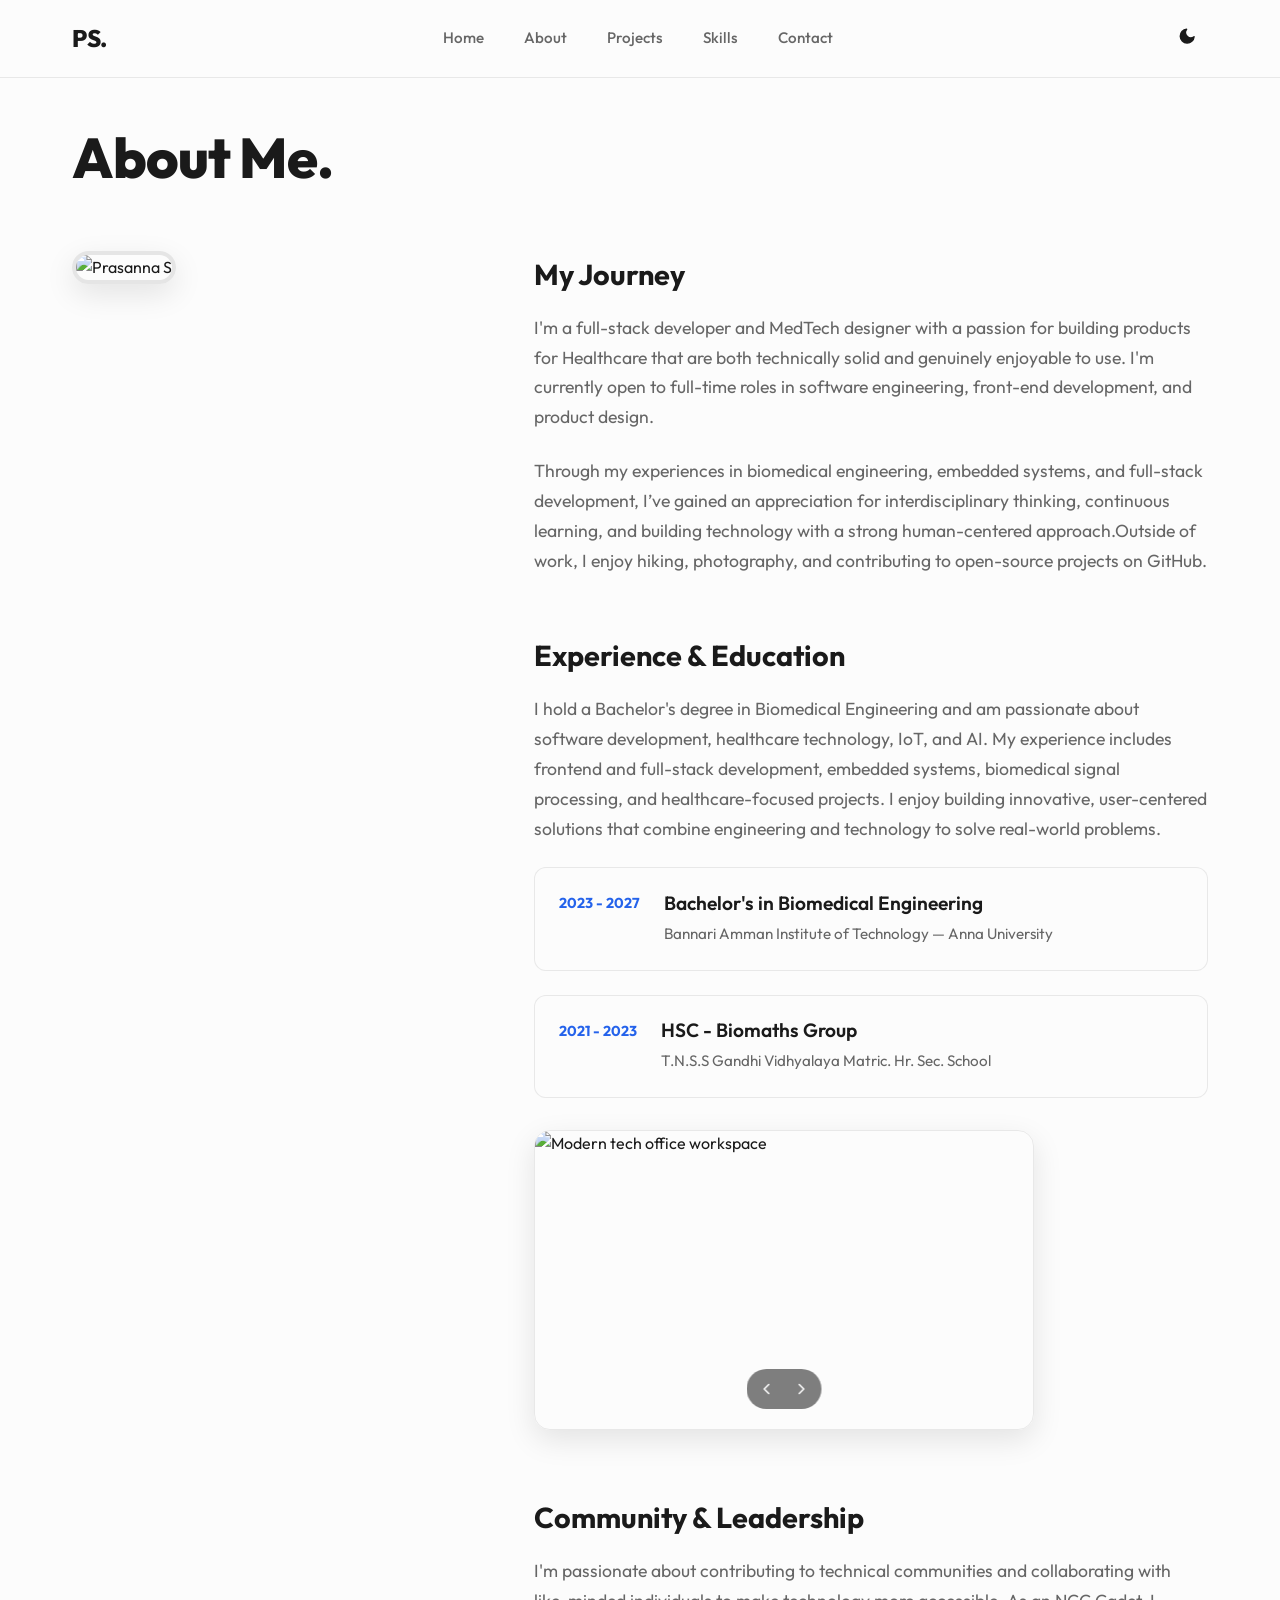
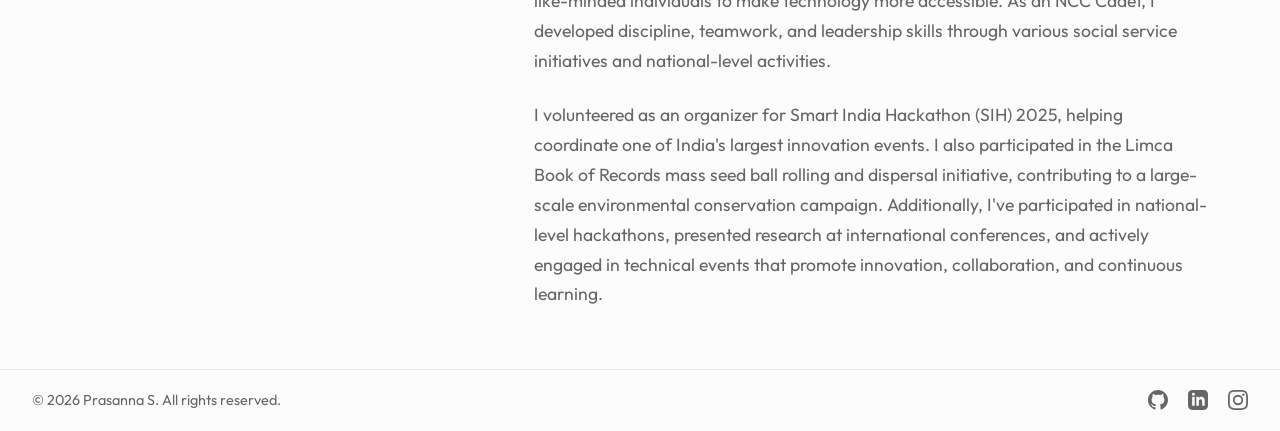
==== about.html @ 0af00efe "Add portfolio files" ====
<!doctype html>
<html lang="en" data-theme="dark">
  <head>
    <meta charset="UTF-8" />
    <meta name="viewport" content="width=device-width, initial-scale=1" />
    <title>About | Prasanna S</title>

    <!-- SEO -->
    <meta name="description" content="Learn about Prasanna S — a full-stack developer and UX designer with a background in computer science, user experience, and product development." />
    <meta name="author" content="Prasanna S" />
    <meta name="robots" content="index, follow" />
    <link rel="canonical" href="https://your-username.github.io/portfolio/about.html" />

    <!-- Open Graph -->
    <meta property="og:title" content="About | Prasanna S" />
    <meta property="og:description" content="Learn about Prasanna S — a full-stack developer and MedTech designer with a background in biomedical engineering and product development." />
    <meta property="og:type" content="website" />
    <meta property="og:url" content="https://your-username.github.io/portfolio/about.html" />

    <!-- Fonts -->
    <link rel="preconnect" href="https://fonts.googleapis.com" />
    <link rel="preconnect" href="https://fonts.gstatic.com" crossorigin />
    <link href="https://fonts.googleapis.com/css2?family=Outfit:wght@300;400;500;600;700;800&display=swap" rel="stylesheet" />

    <!-- Stylesheet -->
    <link rel="stylesheet" href="assets/css/styles.css" />
  </head>
  <body>
    <nav class="navbar" id="navbar">
      <div class="nav-container">
        <a href="E:\My PortFolio\index.html" class="nav-brand">PS.</a>

        <div class="nav-links" id="nav-links">
          <a href="E:\My PortFolio\index.html" class="active">Home</a>
          <a href="E:\My PortFolio\about.html">About</a>
          <a href="E:\My PortFolio\projects.html">Projects</a>
          <a href="E:\My PortFolio\skills.html">Skills</a>
          <a href="E:\My PortFolio\contact.html">Contact</a>
        </div>

        <div class="nav-controls">
          <button class="theme-toggle" id="theme-toggle" aria-label="Toggle Theme">
            <svg id="theme-icon" xmlns="http://www.w3.org/2000/svg" viewBox="0 0 24 24">
              <path
                d="M12 2.25a.75.75 0 0 1 .75.75v2.25a.75.75 0 0 1-1.5 0V3a.75.75 0 0 1 .75-.75ZM7.5 12a4.5 4.5 0 1 1 9 0 4.5 4.5 0 0 1-9 0ZM18.894 6.166a.75.75 0 0 0-1.06-1.06l-1.591 1.59a.75.75 0 1 0 1.06 1.061l1.591-1.59ZM21.75 12a.75.75 0 0 1-.75.75h-2.25a.75.75 0 0 1 0-1.5H21a.75.75 0 0 1 .75.75ZM17.834 18.894a.75.75 0 0 0 1.06-1.06l-1.59-1.591a.75.75 0 1 0-1.061 1.06l1.59 1.591ZM12 18.75a.75.75 0 0 1 .75.75V21a.75.75 0 0 1-1.5 0v-1.5a.75.75 0 0 1 .75-.75ZM6.166 18.894a.75.75 0 0 1-1.06-1.06l1.59-1.591a.75.75 0 1 1 1.061 1.06l-1.59 1.591ZM2.25 12a.75.75 0 0 1 .75-.75H5.25a.75.75 0 0 1 0 1.5H3a.75.75 0 0 1-.75-.75ZM6.166 6.166a.75.75 0 0 1 1.06-1.06l1.59 1.591a.75.75 0 1 1-1.061 1.06l-1.59-1.591Z"
              />
            </svg>
          </button>

          <button class="mobile-toggle" id="mobile-toggle" aria-label="Toggle Menu">
            <svg xmlns="http://www.w3.org/2000/svg" width="24" height="24" fill="none" viewBox="0 0 24 24" stroke="currentColor" stroke-width="2">
              <path stroke-linecap="round" stroke-linejoin="round" d="M4 6h16M4 12h16m-7 6h7" />
            </svg>
          </button>
        </div>
      </div>
    </nav>

   <main class="page-main">
      <div class="page-container">
        <h1 class="page-title">About Me.</h1>

        <div class="about-grid">
          <div class="about-image-col">
            <div class="image-stack">
              <img src="E:\My PortFolio\assets\images\profile.jpg" alt="Prasanna S" class="stack-img main-img" loading="lazy" />
            </div>
          </div>

          <div class="about-text-col">
            <h2 class="section-heading">My Journey</h2>
            <p class="section-text">I'm a full-stack developer and MedTech designer with a passion for building products for Healthcare that are both technically solid and genuinely enjoyable to use. I'm currently open to full-time roles in software engineering, front-end development, and product design.</p>
            <p class="section-text">Through my experiences in biomedical engineering, embedded systems, and full-stack development, I’ve gained an appreciation for interdisciplinary thinking, continuous learning, and building technology with a strong human-centered approach.Outside of work, I enjoy hiking, photography, and contributing to open-source projects on GitHub.</p>

            <h2 class="section-heading mt-2">Experience &amp; Education</h2>
            <p class="section-text">I hold a Bachelor's degree in Biomedical Engineering and am passionate about software development, healthcare technology, IoT, and AI. My experience includes frontend and full-stack development, embedded systems, biomedical signal processing, and healthcare-focused projects. I enjoy building innovative, user-centered solutions that combine engineering and technology to solve real-world problems.</p>
                       
            <div class="experience-list">
              <div class="exp-item">
                <span class="exp-year">2023 - 2027</span>
                <div class="exp-details">
                  <h3>Bachelor's in Biomedical Engineering</h3>
                  <p>Bannari Amman Institute of Technology — Anna University</p>
                </div>
              </div>
              <div class="exp-item">
                <span class="exp-year">2021 - 2023</span>
                <div class="exp-details">
                  <h3>HSC - Biomaths Group</h3>
                  <p>T.N.S.S Gandhi Vidhyalaya Matric. Hr. Sec. School</p>
                </div>
              </div>
              
            </div>

            <div class="carousel" id="carousel">
              <div class="carousel-slides" id="carousel-slides">
                <img src="E:\My PortFolio\assets\images\school.webp" alt="Modern tech office workspace" class="carousel-slide" loading="lazy" />
                <img src="E:\My PortFolio\assets\images\clg.jpg" alt="Team collaboration and brainstorming" class="carousel-slide" loading="lazy" />
                <img src="E:\My PortFolio\assets\images\ncc.jpg" alt="Tech conference and professional development" class="carousel-slide" loading="lazy" />
                <img src="E:\My PortFolio\assets\images\ncc2.jpg" alt="Tech conference and professional development" class="carousel-slide" loading="lazy" />

              </div>
              <div class="carousel-controls">
                <button class="carousel-btn" id="prev" aria-label="Previous Slide">
                  <svg xmlns="http://www.w3.org/2000/svg" width="24" height="24" viewBox="0 0 24 24" fill="none" stroke="currentColor" stroke-width="2" stroke-linecap="round" stroke-linejoin="round" data-lucide="chevron-left" aria-hidden="true" style="width: 18px; height: 18px" class="lucide lucide-chevron-left"><path d="m15 18-6-6 6-6"></path></svg>
                </button>
                <button class="carousel-btn" id="next" aria-label="Next Slide">
                  <svg xmlns="http://www.w3.org/2000/svg" width="24" height="24" viewBox="0 0 24 24" fill="none" stroke="currentColor" stroke-width="2" stroke-linecap="round" stroke-linejoin="round" data-lucide="chevron-right" aria-hidden="true" style="width: 18px; height: 18px" class="lucide lucide-chevron-right"><path d="m9 18 6-6-6-6"></path></svg>
                </button>
              </div>
            </div>


            <h2 class="section-heading mt-2">Community &amp; Leadership</h2>
            <p class="section-text"> I'm passionate about contributing to technical communities and collaborating with like-minded individuals to make technology more accessible. As an NCC Cadet, I developed discipline, teamwork, and leadership skills through various social service initiatives and national-level activities.</p>
            <p class="section-text">I volunteered as an organizer for Smart India Hackathon (SIH) 2025, helping coordinate one of India's largest innovation events. I also participated in the Limca Book of Records mass seed ball rolling and dispersal initiative, contributing to a large-scale environmental conservation campaign. Additionally, I've participated in national-level hackathons, presented research at international conferences, and actively engaged in technical events that promote innovation, collaboration, and continuous learning.</p>
          </div>
        </div>
      </div>
    </main>

    <footer>
      <div class="footer-left">&copy; <span id="year">2026</span> Prasanna S. All rights reserved.</div>
      <div class="socials">
        <a href="https://github.com/prasannas-23" target="_blank" rel="noopener noreferrer" aria-label="GitHub">
          <svg xmlns="http://www.w3.org/2000/svg" width="20" height="20" viewBox="0 0 24 24" fill="currentColor"><path d="M12 0c-6.626 0-12 5.373-12 12 0 5.302 3.438 9.8 8.207 11.387.599.111.793-.261.793-.577v-2.234c-3.338.726-4.033-1.416-4.033-1.416-.546-1.387-1.333-1.756-1.333-1.756-1.089-.745.083-.729.083-.729 1.205.084 1.839 1.237 1.839 1.237 1.07 1.834 2.807 1.304 3.492.997.107-.775.418-1.305.762-1.604-2.665-.305-5.467-1.334-5.467-5.931 0-1.311.469-2.381 1.236-3.221-.124-.303-.535-1.524.117-3.176 0 0 1.008-.322 3.301 1.23.957-.266 1.983-.399 3.003-.404 1.02.005 2.047.138 3.006.404 2.291-1.552 3.297-1.23 3.297-1.23.653 1.653.242 2.874.118 3.176.77.84 1.235 1.911 1.235 3.221 0 4.609-2.807 5.624-5.479 5.921.43.372.823 1.102.823 2.222v3.293c0 .319.192.694.801.576 4.765-1.589 8.199-6.086 8.199-11.386 0-6.627-5.373-12-12-12z"
            />
          </svg>
        </a>
        <a href="https://www.linkedin.com/in/prasanna-s-64961228b/" target="_blank" rel="noopener noreferrer" aria-label="LinkedIn">
          <svg xmlns="http://www.w3.org/2000/svg" width="20" height="20" viewBox="0 0 24 24" fill="currentColor"><path d="M19 0h-14c-2.761 0-5 2.239-5 5v14c0 2.761 2.239 5 5 5h14c2.762 0 5-2.239 5-5v-14c0-2.761-2.238-5-5-5zm-11 19h-3v-11h3v11zm-1.5-12.268c-.966 0-1.75-.79-1.75-1.764s.784-1.764 1.75-1.764 1.75.79 1.75 1.764-.783 1.764-1.75 1.764zm13.5 12.268h-3v-5.604c0-3.368-4-3.113-4 0v5.604h-3v-11h3v1.765c1.396-2.586 7-2.777 7 2.476v6.759z" /></svg>
        </a>
        <a href="https://www.instagram.com/_._prxsxnnx_._?igsh=MWtvNDJsY3lpbHZoYQ==" target="_blank" rel="noopener noreferrer" aria-label="Instagram">
          <svg xmlns="http://www.w3.org/2000/svg" width="20" height="20" viewBox="0 0 24 24" fill="currentColor">
            <path      d="M12 2.163c3.204 0 3.584.012 4.85.07 3.252.148 4.771 1.691 4.919 4.919.058 1.265.069 1.645.069 4.849 0 3.205-.012 3.584-.069 4.849-.149 3.225-1.664 4.771-4.919 4.919-1.266.058-1.644.07-4.85.07-3.204 0-3.584-.012-4.849-.07-3.26-.149-4.771-1.699-4.919-4.92-.058-1.265-.07-1.644-.07-4.849 0-3.204.013-3.583.07-4.849.149-3.227 1.664-4.771 4.919-4.919 1.266-.057 1.645-.069 4.849-.069zM12 0C8.741 0 8.333.014 7.053.072 2.695.272.273 2.69.073 7.052.014 8.333 0 8.741 0 12c0 3.259.014 3.668.072 4.948.2 4.358 2.618 6.78 6.98 6.98C8.333 23.986 8.741 24 12 24c3.259 0 3.668-.014 4.948-.072 4.354-.2 6.782-2.618 6.979-6.98.059-1.28.073-1.689.073-4.948 0-3.259-.014-3.667-.072-4.947-.196-4.354-2.617-6.78-6.979-6.98C15.668.014 15.259 0 12 0zm0 5.838a6.162 6.162 0 1 0 0 12.324 6.162 6.162 0 0 0 0-12.324zM12 16a4 4 0 1 1 0-8 4 4 0 0 1 0 8zm6.406-11.845a1.44 1.44 0 1 0 0 2.881 1.44 1.44 0 0 0 0-2.881z"
            />
          </svg>
        </a>
      </div>
    </footer>

    <script src="assets/js/scripts.js"></script>
  </body>
</html>
---- assets/css/styles.css ----
:root {
  /* Light Theme */
  --bg-color: #fcfcfc;
  --text-main: #1a1a1a;
  --text-muted: #666666;
  --accent: #2563eb;
  --nav-bg: rgba(252, 252, 252, 0.85);
  --nav-border: rgba(0, 0, 0, 0.08);
  --card-bg: #fff;
  --btn-bg: #1a1a1a;
  --btn-text: #ffffff;
  --btn-hover: #333333;
  --btn-sec-bg: transparent;
  --btn-sec-text: #1a1a1a;
  --btn-sec-border: #e5e5e5;
  --btn-sec-hover: #f5f5f5;
}

[data-theme="dark"] {
  /* Dark Theme */
  --bg-color: #0d0d0d;
  --text-main: #f2f2f2;
  --text-muted: #a1a1aa;
  --accent: #60a5fa;
  --nav-bg: rgba(13, 13, 13, 0.85);
  --nav-border: rgba(255, 255, 255, 0.08);
  --card-bg: #161616;
  --btn-bg: #f2f2f2;
  --btn-text: #0d0d0d;
  --btn-hover: #d4d4d4;
  --btn-sec-bg: transparent;
  --btn-sec-text: #f2f2f2;
  --btn-sec-border: #333333;
  --btn-sec-hover: #1a1a1a;
}

* {
  margin: 0;
  padding: 0;
  box-sizing: border-box;
}

body {
  font-family: "Outfit", sans-serif;
  background-color: var(--bg-color);
  color: var(--text-main);
  line-height: 1.6;
  transition:
    background-color 0.4s ease,
    color 0.4s ease;
  min-height: 100vh;
  display: flex;
  flex-direction: column;
}

::selection {
  background: var(--accent);
  color: #fff;
}

/* Navigation */
.navbar {
  position: sticky;
  top: 0;
  width: 100%;
  background: var(--nav-bg);
  backdrop-filter: blur(12px);
  -webkit-backdrop-filter: blur(12px);
  border-bottom: 1px solid var(--nav-border);
  z-index: 1000;
  transition:
    background 0.4s ease,
    border-color 0.4s ease,
    padding 0.3s ease;
}

.nav-container {
  width: 100%;
  max-width: 1200px;
  margin: 0 auto;
  padding: 1.2rem 2rem;
  display: flex;
  justify-content: space-between;
  align-items: center;
}

.nav-brand {
  font-size: 1.5rem;
  font-weight: 800;
  letter-spacing: -0.5px;
  text-decoration: none;
  color: var(--text-main);
}

.nav-links {
  display: flex;
  gap: 2.5rem;
  align-items: center;
}

.nav-links a {
  text-decoration: none;
  color: var(--text-muted);
  font-weight: 500;
  font-size: 0.95rem;
  transition: color 0.3s ease;
  position: relative;
}

.nav-links a:hover,
.nav-links a.active {
  color: var(--text-main);
}

.nav-controls {
  display: flex;
  align-items: center;
  gap: 1rem;
}

/* Theme Toggle */
.theme-toggle {
  background: none;
  border: none;
  color: var(--text-main);
  cursor: pointer;
  display: flex;
  align-items: center;
  justify-content: center;
  padding: 0.5rem;
  border-radius: 50%;
  transition:
    background-color 0.3s ease,
    transform 0.3s ease;
}

.theme-toggle:hover {
  background-color: var(--nav-border);
  transform: scale(1.05);
}

.theme-toggle svg {
  width: 22px;
  height: 22px;
  fill: currentColor;
}

.mobile-toggle {
  display: none;
  background: none;
  border: none;
  color: var(--text-main);
  cursor: pointer;
  padding: 0.5rem;
}

/* Main Content (Hero) */
main {
  flex: 1;
  display: flex;
  align-items: center;
  justify-content: center;
}

.hero {
  max-width: 1200px;
  padding: 1.2rem 2rem;
  width: 100%;
  display: flex;
  align-items: center;
  justify-content: space-between;
  gap: 4rem;
  text-align: left;
  animation: fadeUp 1s cubic-bezier(0.16, 1, 0.3, 1) forwards;
  opacity: 0;
  transform: translateY(30px);
}

.hero-content {
  flex: 1;
  max-width: 600px;
}

.hero-image-wrapper {
  flex: 1;
  display: flex;
  justify-content: center;
  align-items: center;
  position: relative;
}

.hero-image {
  width: 100%;
  max-width: 400px;
  height: 400px;
  object-fit: cover;
  border-radius: 60% 40% 30% 70% / 60% 30% 70% 40%;
  box-shadow: 0 25px 50px -12px rgba(0, 0, 0, 0.25);
  border: 4px solid var(--btn-sec-border);
  animation: blob-morph 12s ease-in-out infinite;
  transition:
    transform 0.4s ease,
    border-color 0.4s ease;
}

.hero-image:hover {
  transform: translateY(-10px) scale(1.02);
  border-color: var(--accent);
}

@keyframes blob-morph {
  0%,
  100% {
    border-radius: 60% 40% 30% 70% / 60% 30% 70% 40%;
  }
  33% {
    border-radius: 30% 60% 70% 40% / 50% 60% 30% 60%;
  }
  66% {
    border-radius: 73% 27% 41% 59% / 40% 58% 42% 50%;
  }
}

.hero-subtitle {
  font-size: 0.9rem;
  font-weight: 600;
  color: var(--accent);
  margin-bottom: 1rem;
  letter-spacing: 2px;
  text-transform: uppercase;
  display: block;
}

.hero-title {
  font-size: 4.5rem;
  font-weight: 700;
  line-height: 1.1;
  margin-bottom: 1.5rem;
  letter-spacing: -1.5px;
  color: var(--text-main);
}

.hero-desc {
  font-size: 1.25rem;
  color: var(--text-muted);
  max-width: 650px;
  margin-bottom: 2.5rem;
  line-height: 1.7;
}

.hero-actions {
  display: flex;
  gap: 1rem;
  align-items: center;
}

.btn-primary,
.btn-secondary {
  display: inline-flex;
  align-items: center;
  gap: 0.5rem;
  cursor: pointer;
  padding: 0.85rem 2rem;
  border-radius: 50px;
  text-decoration: none;
  font-weight: 600;
  font-size: 1rem;
  transition: all 0.3s ease;
}

.btn-primary {
  background-color: var(--btn-bg);
  color: var(--btn-text);
  border: 1px solid var(--btn-bg);
}

.btn-primary:hover {
  background-color: var(--btn-hover);
  border-color: var(--btn-hover);
  transform: translateY(-2px);
  box-shadow: 0 10px 20px rgba(0, 0, 0, 0.1);
}

.btn-primary svg {
  transition: transform 0.3s ease;
}

.btn-primary:hover svg {
  transform: translateX(5px);
}

.btn-secondary {
  background-color: var(--btn-sec-bg);
  color: var(--btn-sec-text);
  border: 1px solid var(--btn-sec-border);
}

.btn-secondary:hover {
  background-color: var(--btn-sec-hover);
  border-color: var(--text-muted);
  transform: translateY(-2px);
}

/* Footer */
footer {
  padding: 1.2rem 2rem;
  display: flex;
  justify-content: space-between;
  align-items: center;
  border-top: 1px solid var(--nav-border);
  font-size: 0.9rem;
  color: var(--text-muted);
}

.socials {
  display: flex;
  gap: 1.25rem;
}

.socials a {
  color: var(--text-muted);
  transition:
    color 0.3s ease,
    transform 0.3s ease;
  display: flex;
}

.socials a:hover {
  color: var(--text-main);
  transform: translateY(-2px);
}

/* Page Shared Layout */
.page-main {
  padding: 1rem 0;
}

.page-container {
  max-width: 1200px;
  width: 100%;
  margin: 0 auto;
  padding: 1.2rem 2rem;
  animation: fadeUp 1s cubic-bezier(0.16, 1, 0.3, 1) forwards;
  opacity: 0;
  transform: translateY(30px);
}

.page-title {
  font-size: 3.5rem;
  font-weight: 800;
  margin-bottom: 3rem;
  letter-spacing: -1px;
}

.section-heading {
  font-size: 1.8rem;
  font-weight: 700;
  margin-bottom: 1rem;
  color: var(--text-main);
  position: relative;
  display: inline-block;
}

.section-heading.mt-2 {
  margin-top: 2rem;
}

.section-text {
  font-size: 1.1rem;
  color: var(--text-muted);
  margin-bottom: 1.5rem;
  line-height: 1.7;
}

.text-link {
  color: var(--accent);
  text-decoration: none;
  font-weight: 500;
  transition: color 0.3s ease;
}

.text-link:hover {
  color: var(--text-main);
  text-decoration: underline;
}

/* About Page Specific Layout */
.about-grid {
  display: flex;
  gap: 4rem;
  align-items: flex-start;
}

.about-image-col {
  flex: 0 0 35%;
  position: sticky;
  top: 8rem;
}

.about-text-col {
  flex: 1;
}

.image-stack {
  position: relative;
  width: 100%;
  aspect-ratio: 3/4;
}

.stack-img {
  width: 100%;
  height: 100%;
  object-fit: cover;
  border-radius: 20px;
  box-shadow: 0 10px 30px rgba(0, 0, 0, 0.1);
  border: 4px solid var(--btn-sec-border);
  transition: transform 0.3s ease;
}

.stack-img:hover {
  transform: scale(1.02);
}

.experience-list {
  display: flex;
  flex-direction: column;
  gap: 1.5rem;
  margin-top: 1rem;
  margin-bottom: 2rem;
}

.exp-item {
  display: flex;
  gap: 1.5rem;
  padding: 1.5rem;
  background-color: var(--nav-bg);
  border: 1px solid var(--nav-border);
  border-radius: 12px;
  transition:
    transform 0.3s ease,
    box-shadow 0.3s ease;
}

.exp-item:hover {
  transform: translateY(-3px);
  box-shadow: 0 5px 15px rgba(0, 0, 0, 0.05);
  border-color: var(--nav-border);
}

.exp-year {
  font-weight: 700;
  color: var(--accent);
  font-size: 0.9rem;
  white-space: nowrap;
}

.exp-details h3 {
  font-size: 1.2rem;
  font-weight: 600;
  margin-bottom: 0.2rem;
  margin-top: -0.3rem;
  color: var(--text-main);
}

.exp-details p {
  color: var(--text-muted);
  font-size: 0.95rem;
}

/* Projects Page Layout */
.projects-grid {
  display: grid;
  grid-template-columns: repeat(auto-fill, minmax(300px, 1fr));
  gap: 2.5rem;
  margin-top: 1rem;
}

/* skills Page Layout */
.skills-grid {
  display: grid;
  grid-template-columns: repeat(2, minmax(300px, 1fr));
  gap: 2.5rem;
  margin-top: 1rem;
}

@media screen and (max-width: 1000px) {
  .skills-grid {
    grid-template-columns: 1fr;
  }
}
.project-card {
  background: var(--card-bg);
  border: 1px solid var(--nav-border);
  border-radius: 20px;
  overflow: hidden;
  display: flex;
  flex-direction: column;
  box-shadow: 0 3px 6px rgba(0, 0, 0, 0.05);
  transition:
    transform 0.4s ease,
    box-shadow 0.4s ease,
    border-color 0.4s ease;
}

.project-card:hover {
  transform: translateY(-8px);
  box-shadow: 0 15px 35px rgba(0, 0, 0, 0.1);
  border-color: var(--accent);
}

.project-img-wrapper {
  position: relative;
  width: 100%;
  aspect-ratio: 16/10;
  overflow: hidden;
}

.project-img {
  width: 100%;
  height: 100%;
  object-fit: cover;
  transition: transform 0.6s ease;
}

.project-card:hover .project-img {
  transform: scale(1.05);
}

.project-overlay {
  position: absolute;
  top: 0;
  left: 0;
  width: 100%;
  height: 100%;
  background: rgba(0, 0, 0, 0.65);
  display: flex;
  align-items: center;
  justify-content: center;
  opacity: 0;
  transition: opacity 0.3s ease;
  backdrop-filter: blur(2px);
  -webkit-backdrop-filter: blur(2px);
}

.project-card:hover .project-overlay {
  opacity: 1;
}

.overlay-btn {
  background: var(--bg-color);
  color: var(--text-main);
  padding: 0.75rem 1.5rem;
  border-radius: 30px;
  font-weight: 600;
  display: flex;
  align-items: center;
  gap: 0.5rem;
  transform: translateY(20px);
  transition:
    transform 0.3s ease,
    background 0.3s ease,
    color 0.3s ease;
  text-decoration: none;
}

.project-card:hover .overlay-btn {
  transform: translateY(0);
}

.overlay-btn:hover {
  background: var(--accent);
  color: #fff;
}

.project-status-overlay {
  background: rgba(0, 0, 0, 0.5);
  color: #fff;
  padding: 0.75rem 1.5rem;
  border-radius: 30px;
  font-weight: 600;
  transform: translateY(20px);
  transition: transform 0.3s ease;
  display: inline-block;
}

.project-card:hover .project-status-overlay {
  transform: translateY(0);
}

.project-info {
  padding: 1.5rem;
  display: flex;
  flex-direction: column;
  flex: 1;
}

.project-title {
  font-size: 1.4rem;
  font-weight: 700;
  margin-bottom: 0.8rem;
  color: var(--text-main);
  line-height: 1.3;
}

.project-desc {
  font-size: 1rem;
  color: var(--text-muted);
  margin-bottom: 1.5rem;
  flex: 1;
}

.project-tags {
  display: flex;
  flex-wrap: wrap;
  gap: 0.5rem;
  margin-top: auto;
}

.tag {
  background: var(--btn-sec-border);
  border: 1px solid var(--nav-border);
  padding: 0.25rem 0.75rem;
  border-radius: 20px;
  font-size: 0.8rem;
  font-weight: 500;
  color: var(--text-main);
}

/* Carousel */
.carousel {
  position: relative;
  width: 100%;
  max-width: 500px;
  height: 300px;
  border-radius: 16px;
  overflow: hidden;
  box-shadow: 0 10px 30px rgba(0, 0, 0, 0.1);
  margin-bottom: 2rem;
  border: 1px solid var(--nav-border);
}

.carousel-slides {
  position: relative;
  width: 100%;
  height: 100%;
}

.carousel-slide {
  position: absolute;
  inset: 0;
  width: 100%;
  height: 100%;
  object-fit: cover;
  opacity: 0;
  transition: opacity 0.5s ease;
  pointer-events: none;
}

.carousel-slide.active {
  opacity: 1;
  pointer-events: auto;
}

.carousel-controls {
  position: absolute;
  bottom: 20px;
  left: 50%;
  transform: translateX(-50%);
  display: flex;
  gap: 5px;
  z-index: 10;
  background: rgba(0, 0, 0, 0.5);
  padding: 5px;
  border-radius: 50px;
  backdrop-filter: blur(10px);
}

.carousel-btn {
  background: none;
  border: none;
  color: white;
  cursor: pointer;
  display: flex;
  align-items: center;
  justify-content: center;
  width: 30px;
  height: 30px;
  border-radius: 50%;
  transition: all 0.3s ease;
}

.carousel-btn:hover {
  background: rgba(255, 255, 255, 0.2);
}

/* Resume Layout */
.resume-container {
  width: 100%;
  aspect-ratio: 8.5/11;
  max-width: 800px;
  background: var(--nav-bg);
  border: 1px solid var(--nav-border);
  border-radius: 20px;
  overflow: hidden;
  margin: 0 auto 1.5rem;
  box-shadow: 0 15px 35px rgba(0, 0, 0, 0.1);
}

.resume-frame {
  width: 100%;
  height: 100%;
  border: none;
}

.updated-note {
  font-size: 0.9rem;
  color: var(--text-muted);
}

/* Contact Layout */
.contact-page .page-title {
  margin-bottom: 0;
}

.contact-page .section-text {
  margin-bottom: 3rem;
}

.contact-grid {
  display: grid;
  grid-template-columns: 1fr 1fr;
  gap: 4rem;
  align-items: flex-start;
}

.contact-info {
  display: flex;
  flex-direction: column;
}

.info-items {
  display: flex;
  flex-direction: column;
  gap: 1.5rem;
}

.info-item {
  display: flex;
  align-items: center;
  gap: 1.5rem;
  padding: 1.5rem;
  background: var(--nav-bg);
  border: 1px solid var(--nav-border);
  border-radius: 16px;
  text-decoration: none;
  transition:
    transform 0.3s cubic-bezier(0.16, 1, 0.3, 1),
    box-shadow 0.3s ease,
    border-color 0.3s ease;
}

.text-link-card.info-item:hover {
  transform: translateY(-5px);
  box-shadow: 0 15px 35px rgba(0, 0, 0, 0.1);
  border-color: var(--accent);
}

.text-link-card.info-item:hover .info-icon {
  background: var(--accent);
  color: #fff;
}

.info-icon {
  width: 55px;
  height: 55px;
  border-radius: 50%;
  background: var(--btn-sec-border);
  display: flex;
  align-items: center;
  justify-content: center;
  color: var(--accent);
  flex-shrink: 0;
  transition:
    background 0.3s ease,
    color 0.3s ease;
}

.info-details h3 {
  font-size: 1.1rem;
  font-weight: 700;
  margin-bottom: 0.2rem;
  color: var(--text-main);
}

.info-details p {
  color: var(--text-muted);
  font-size: 0.95rem;
}

.contact-card {
  background: var(--card-bg);
  border: 1px solid var(--nav-border);
  border-radius: 20px;
  padding: 2.5rem;
  box-shadow: 0 10px 30px rgba(0, 0, 0, 0.05);
  text-align: left;
}

.form-group {
  margin-bottom: 1.5rem;
}

.form-group label {
  display: block;
  margin-bottom: 0.5rem;
  font-weight: 600;
  color: var(--text-main);
}

.form-control {
  width: 100%;
  padding: 1rem;
  border-radius: 12px;
  border: 1px solid var(--nav-border);
  background: var(--bg-color);
  color: var(--text-main);
  font-family: inherit;
  font-size: 1rem;
  transition:
    border-color 0.3s ease,
    box-shadow 0.3s ease;
}

.form-control:focus {
  outline: none;
  border-color: var(--accent);
  box-shadow: 0 0 0 3px rgba(37, 99, 235, 0.1);
}

.w-100 {
  width: 100%;
  justify-content: center;
}

.form-status {
  margin-top: 1rem;
  text-align: center;
  font-size: 0.95rem;
  font-weight: 500;
}

.form-status.success {
  color: #10b981;
}

.form-status.error {
  color: #ef4444;
}

/* Animations */
@keyframes fadeUp {
  to {
    opacity: 1;
    transform: translateY(0);
  }
}

/* Responsive */
@media (max-width: 992px) {
  .hero {
    flex-direction: column-reverse;
    text-align: center;
    gap: 3rem;
    padding-block: 4rem;
  }

  .hero-content {
    display: flex;
    flex-direction: column;
    align-items: center;
  }

  .hero-actions {
    align-items: center;
  }

  .contact-grid {
    grid-template-columns: 1fr;
    gap: 2.5rem;
  }
}

@media (max-width: 768px) {
  .navbar .nav-container {
    padding: 1rem 5%;
  }

  .nav-links {
    display: flex;
    position: fixed;
    top: 0;
    left: 0;
    width: 100%;
    height: 100vh;
    background: rgba(252, 252, 252, 1);
    flex-direction: column;
    justify-content: center;
    align-items: center;
    padding: 0;
    border: none;
    gap: 2.5rem;
    opacity: 0;
    pointer-events: none;
    transition: opacity 0.4s ease;
    z-index: 900;
  }

  [data-theme="dark"] .nav-links {
    background: rgba(13, 13, 13, 1);
  }

  .nav-links.active {
    opacity: 1;
    pointer-events: auto;
  }

  .nav-links a {
    font-size: 2rem;
    font-weight: 700;
    font-family: inherit;
    color: var(--text-muted);
    transition:
      color 0.3s ease,
      transform 0.3s ease;
  }

  .nav-links a:hover,
  .nav-links a.active {
    color: var(--text-main);
    transform: translateX(10px);
  }

  .mobile-toggle {
    display: block;
    z-index: 999;
  }

  .hero-title {
    font-size: 3rem;
  }

  .hero-desc {
    font-size: 1.1rem;
  }

  .hero-actions {
    flex-direction: column;
    align-items: center;
  }

  .hero-image {
    max-width: 250px;
    height: 250px;
  }

  footer {
    flex-direction: column-reverse;
    gap: 1.5rem;
    text-align: center;
  }

  .about-grid {
    flex-direction: column;
    gap: 2rem;
  }

  .about-image-col {
    position: static;
    max-width: 400px;
    margin: 0 auto;
  }

  .exp-item {
    flex-direction: column;
    gap: 0.5rem;
  }

  .projects-grid {
    grid-template-columns: 1fr;
    gap: 1.5rem;
  }
}
.skill-list {
  list-style: disc inside;
  margin: 1rem 0 0;
  padding-left: 1.25rem;
  color: var(--text-muted);
}

.skill-list li {
  margin-bottom: 0.75rem;
  line-height: 1.7;
}
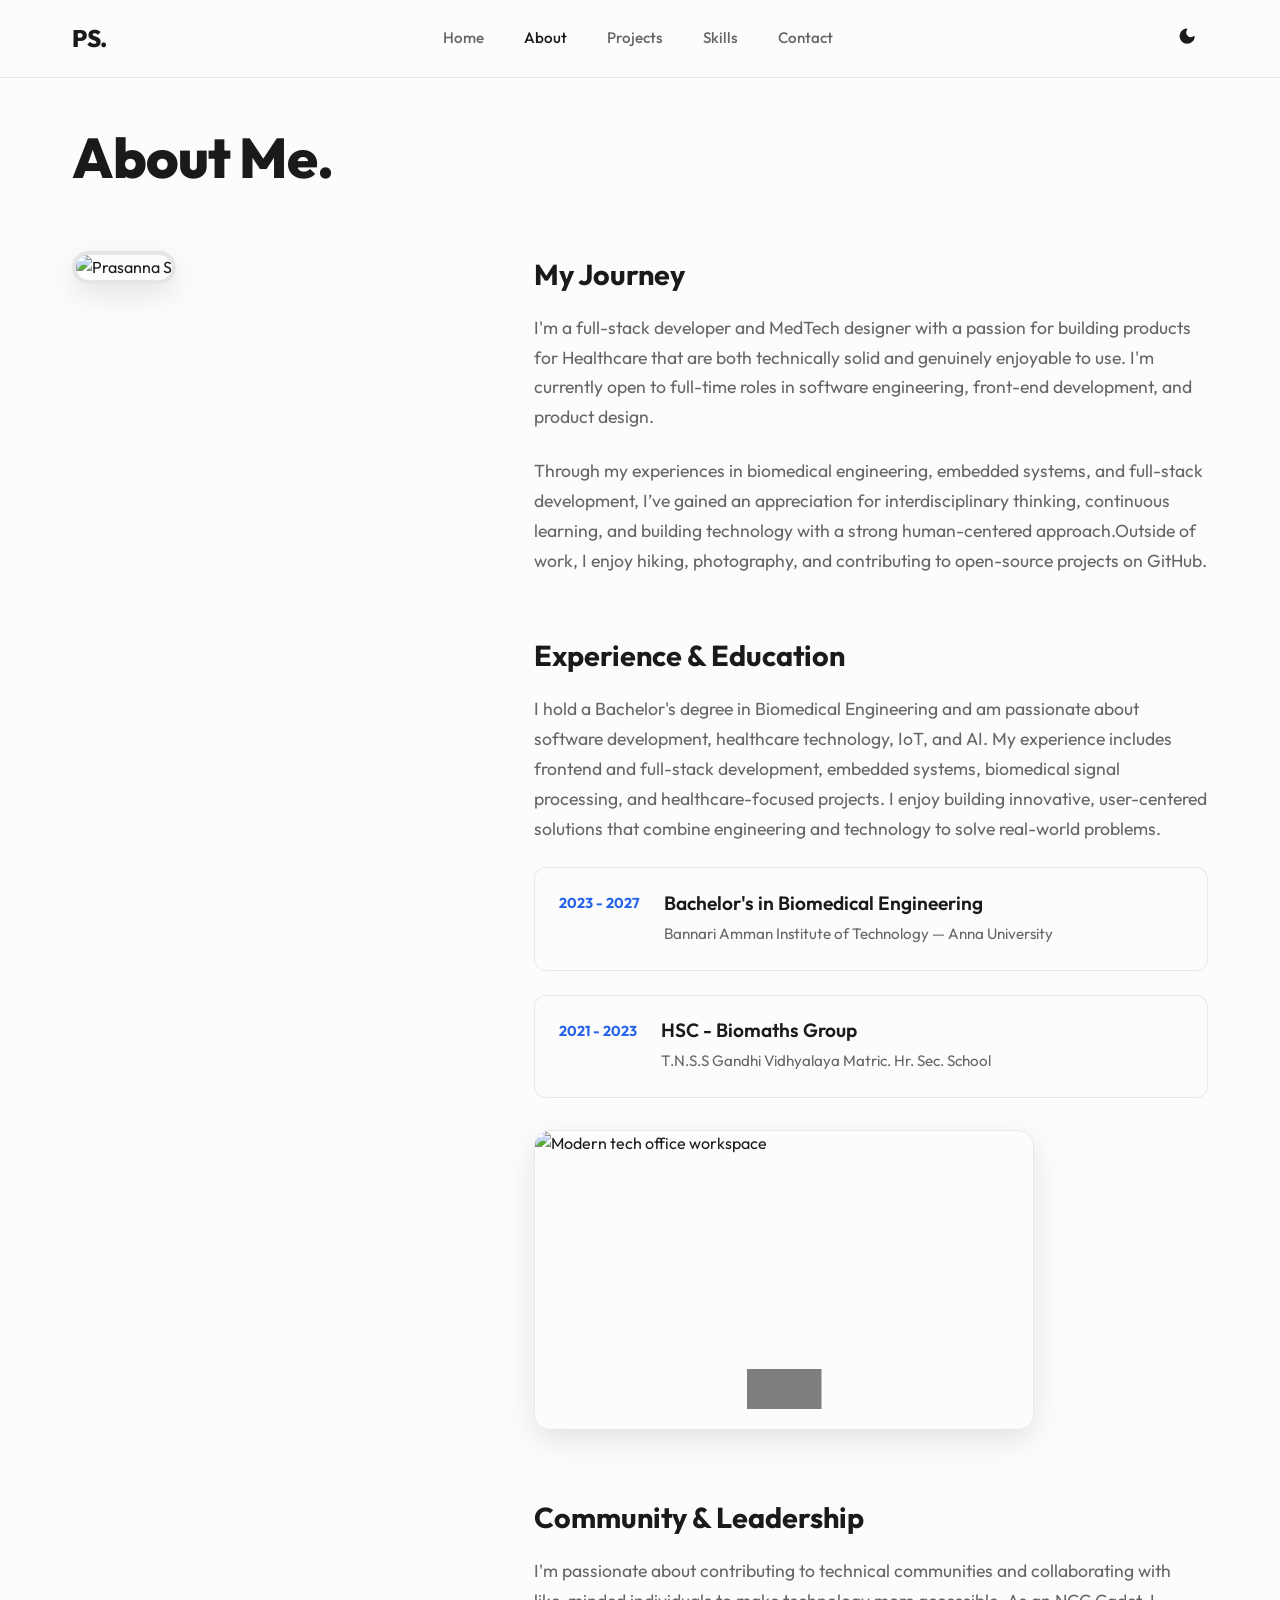
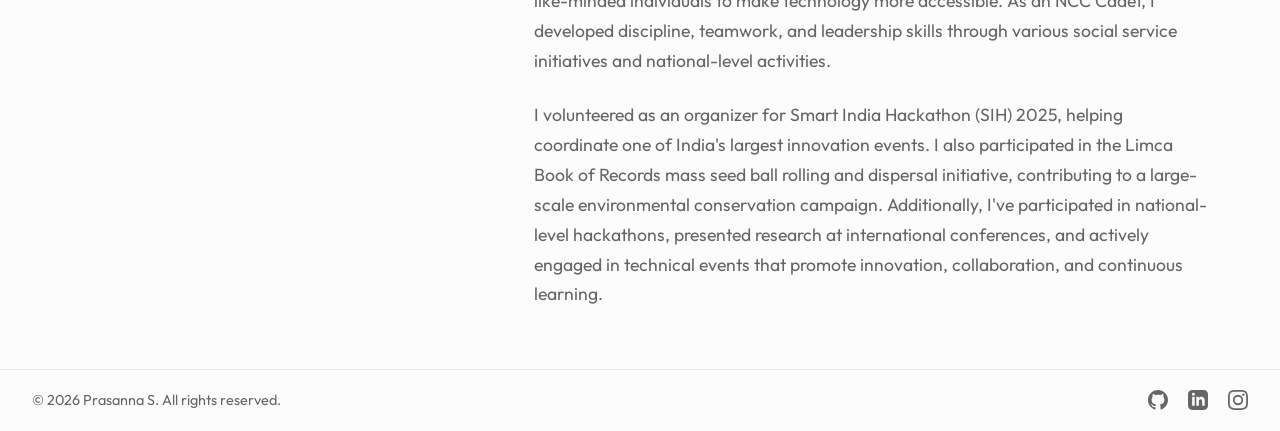
==== commit bd9a1bd4: "Fix navigation links" ====
--- a/about.html
+++ b/about.html
@@ -23,19 +23,19 @@
     <link href="https://fonts.googleapis.com/css2?family=Outfit:wght@300;400;500;600;700;800&display=swap" rel="stylesheet" />
 
     <!-- Stylesheet -->
-    <link rel="stylesheet" href="assets/css/styles.css" />
+    <link rel="stylesheet" href="assets\css\styles.css" />
   </head>
   <body>
     <nav class="navbar" id="navbar">
       <div class="nav-container">
-        <a href="E:\My PortFolio\index.html" class="nav-brand">PS.</a>
+        <a href="index.html" class="nav-brand">PS.</a>
 
         <div class="nav-links" id="nav-links">
-          <a href="E:\My PortFolio\index.html" class="active">Home</a>
-          <a href="E:\My PortFolio\about.html">About</a>
-          <a href="E:\My PortFolio\projects.html">Projects</a>
-          <a href="E:\My PortFolio\skills.html">Skills</a>
-          <a href="E:\My PortFolio\contact.html">Contact</a>
+          <a href="index.html" class="active">Home</a>
+          <a href="about.html">About</a>
+          <a href="projects.html">Projects</a>
+          <a href="skills.html">Skills</a>
+          <a href="contact.html">Contact</a>
         </div>
 
         <div class="nav-controls">
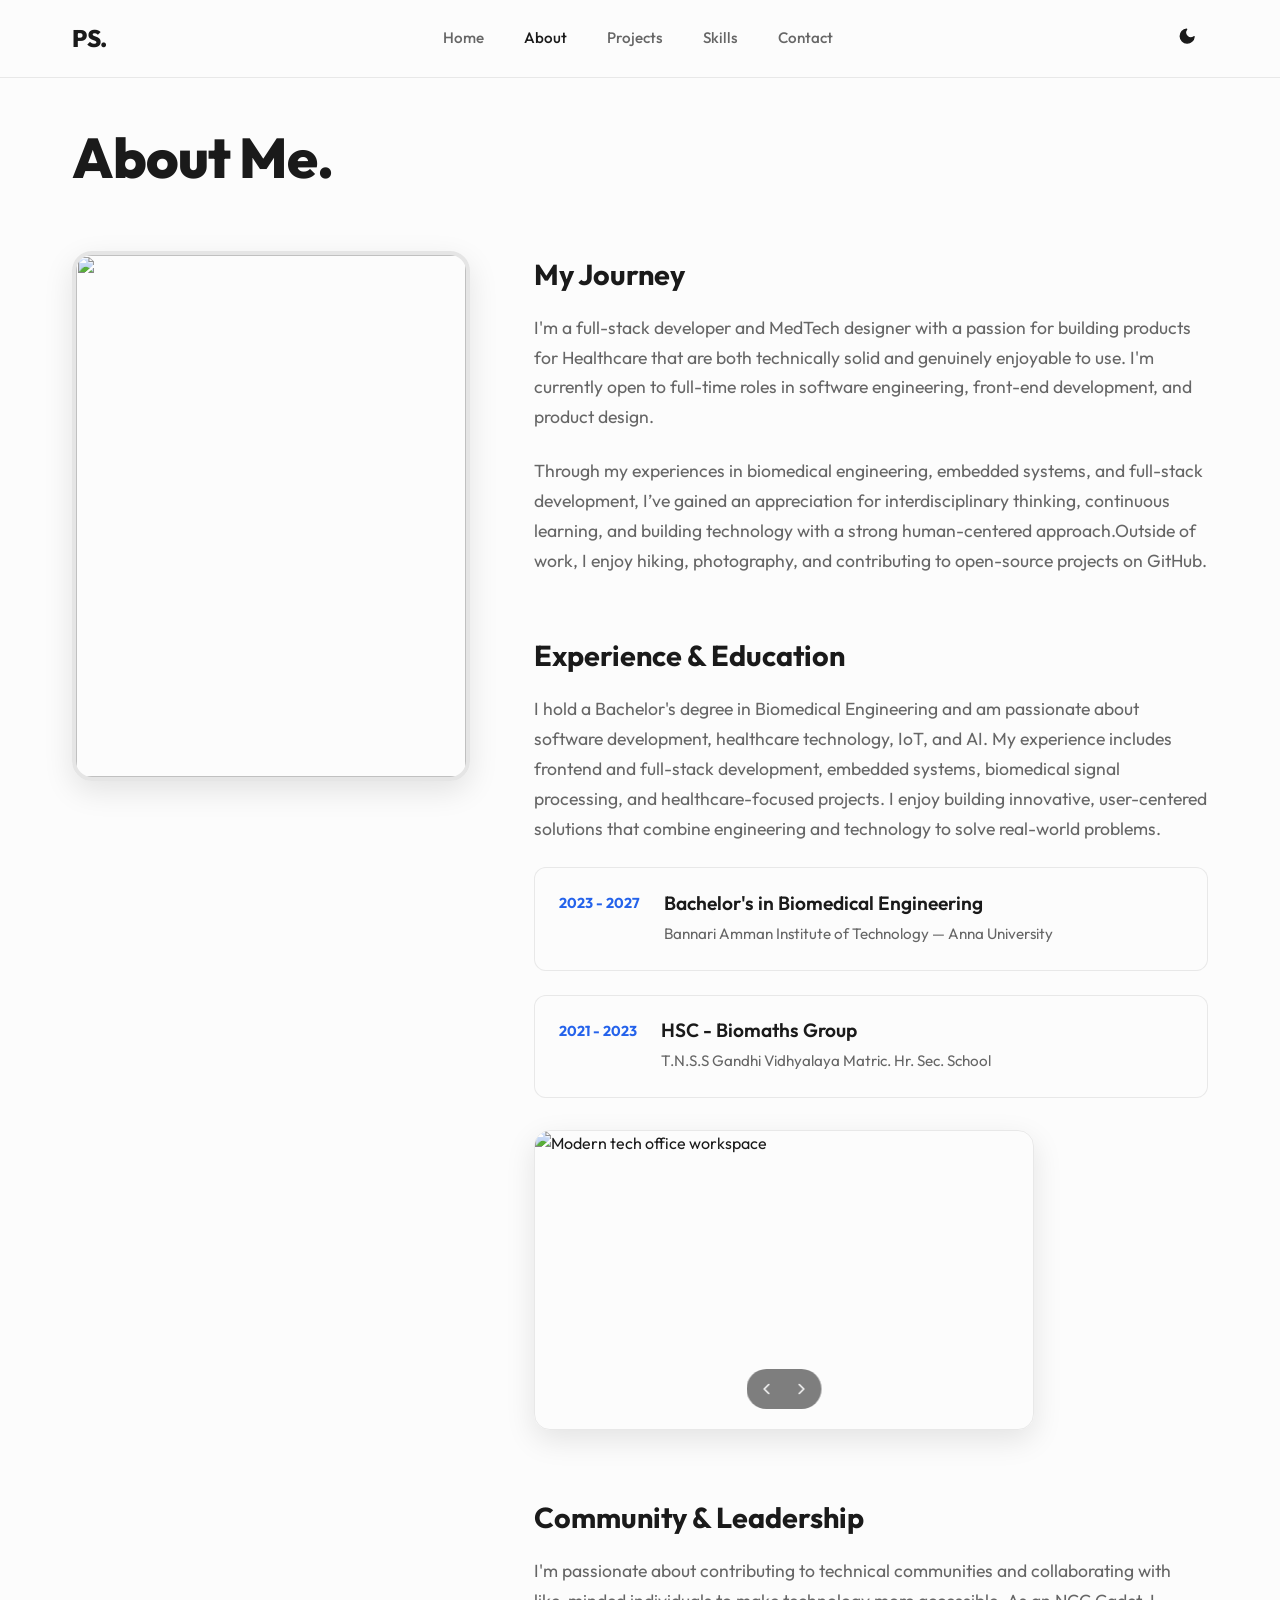
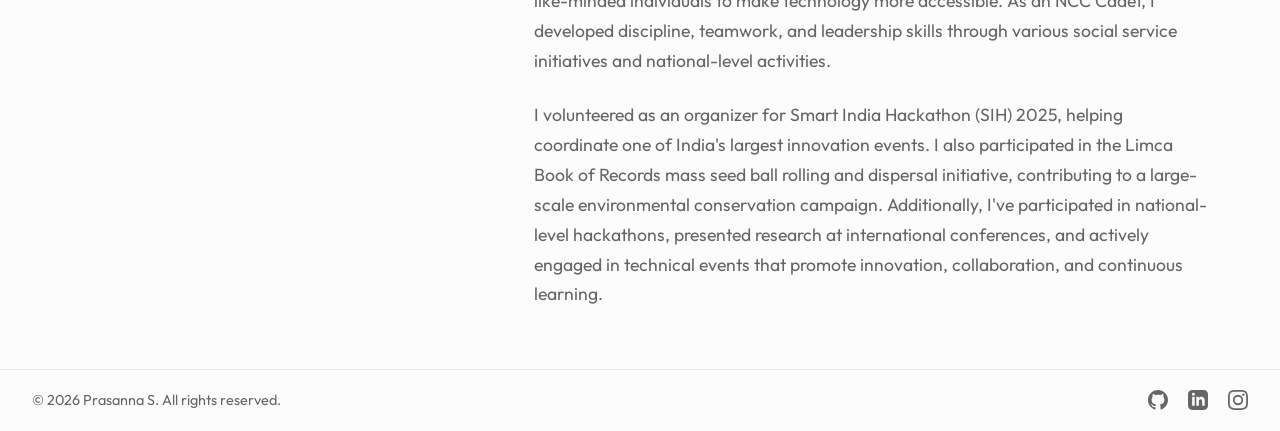
==== commit 28363e48: "Fix theme toggle script link" ====
--- a/about.html
+++ b/about.html
@@ -63,7 +63,7 @@
         <div class="about-grid">
           <div class="about-image-col">
             <div class="image-stack">
-              <img src="E:\My PortFolio\assets\images\profile.jpg" alt="Prasanna S" class="stack-img main-img" loading="lazy" />
+              <img src="assets\images\profile.jpg alt="Prasanna S" class="stack-img main-img" loading="lazy" />
             </div>
           </div>
 
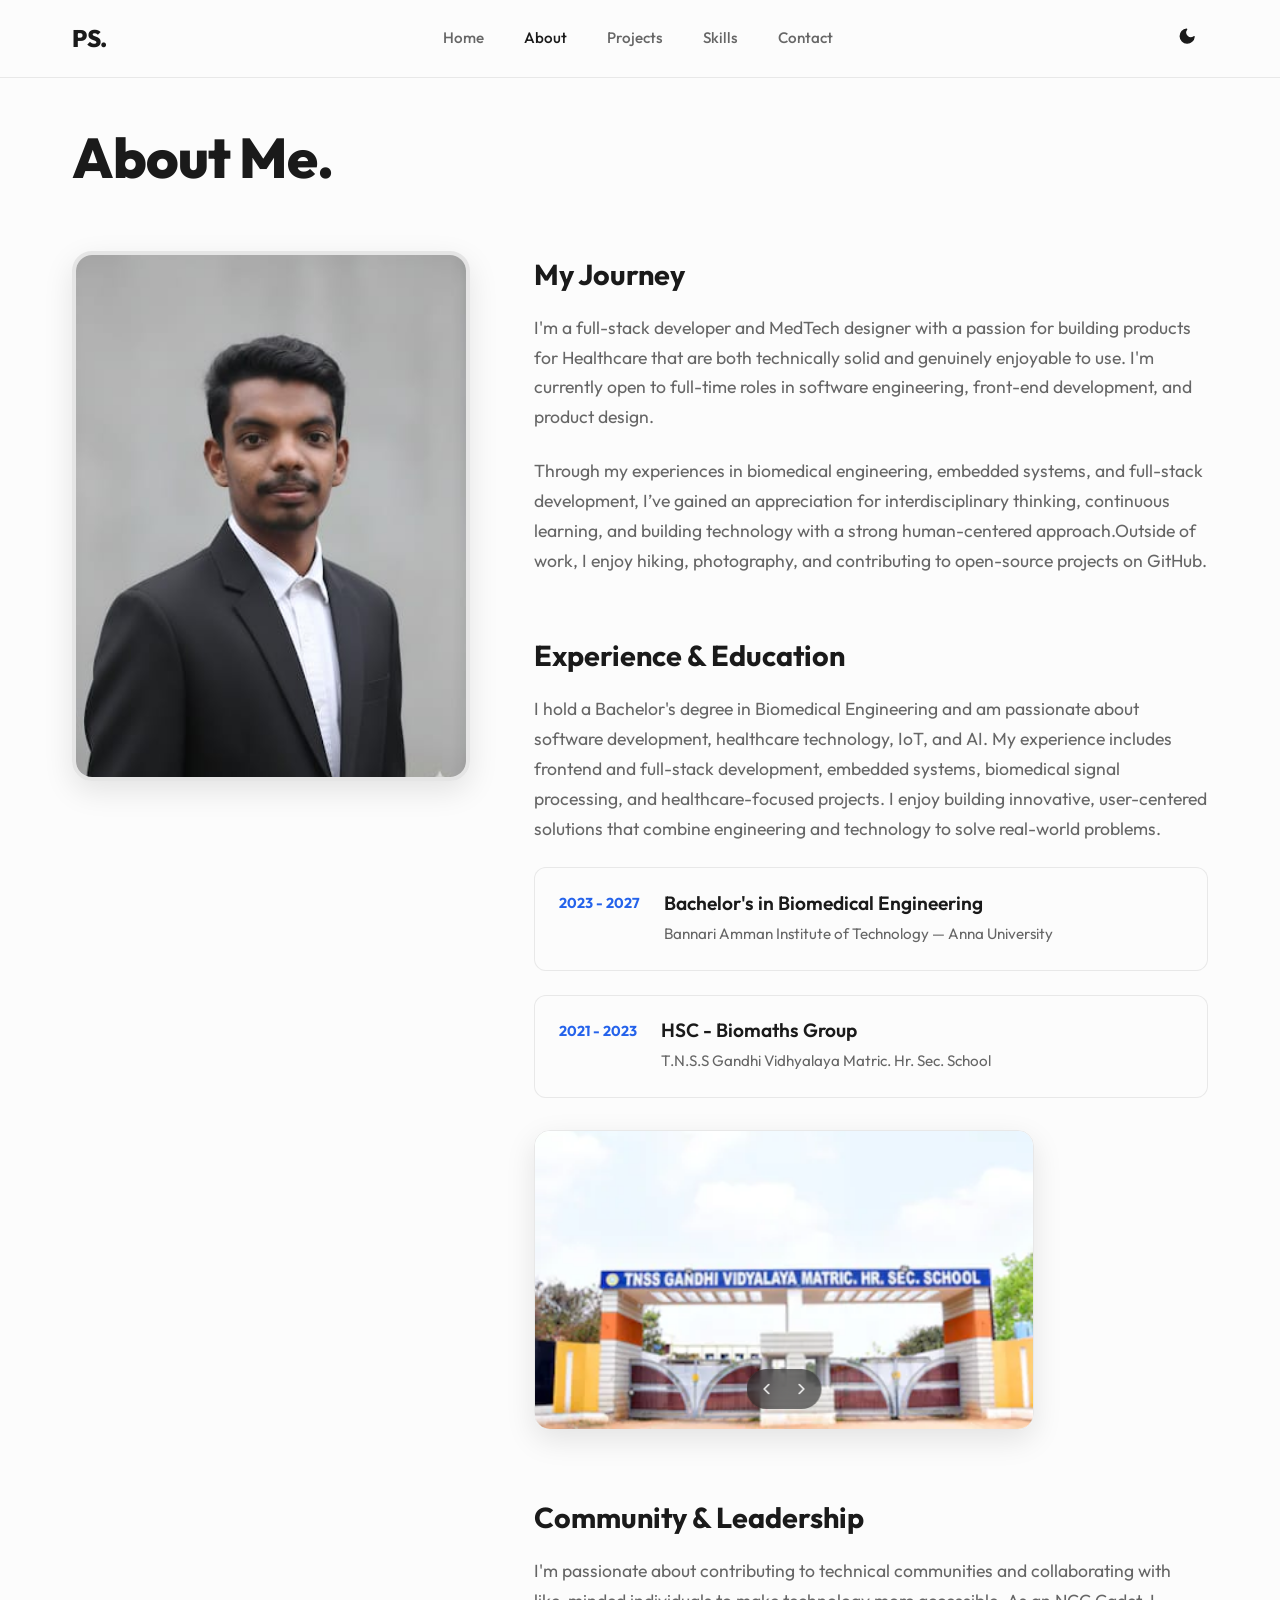
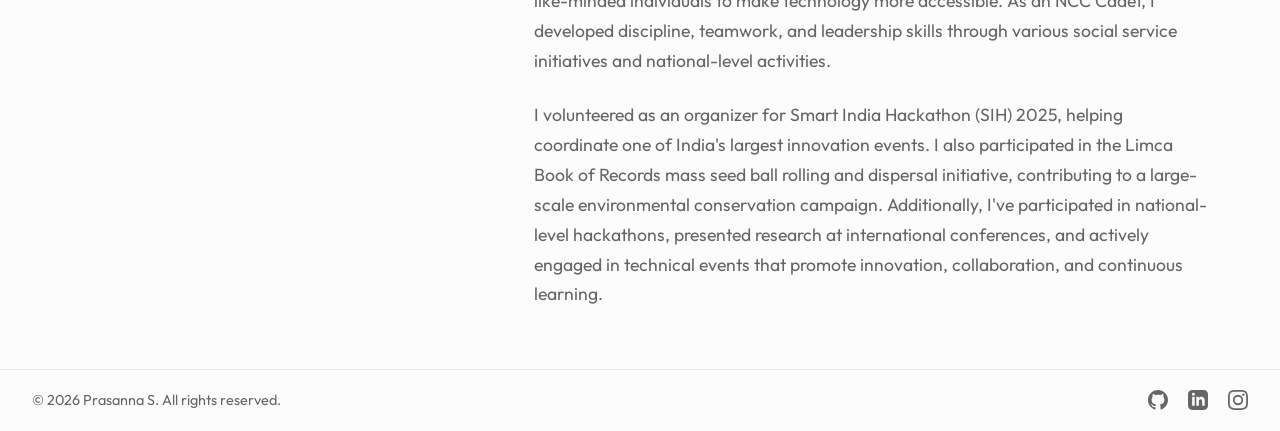
==== commit 25ceffaf: "Updated portfolio content" ====
--- a/about.html
+++ b/about.html
@@ -63,7 +63,7 @@
         <div class="about-grid">
           <div class="about-image-col">
             <div class="image-stack">
-              <img src="assets\images\profile.jpg alt="Prasanna S" class="stack-img main-img" loading="lazy" />
+              <img src="assets/images/profile.jpg" alt ="Prasanna S" class="stack-img main-img" loading="lazy" />
             </div>
           </div>
 
@@ -95,10 +95,10 @@
 
             <div class="carousel" id="carousel">
               <div class="carousel-slides" id="carousel-slides">
-                <img src="E:\My PortFolio\assets\images\school.webp" alt="Modern tech office workspace" class="carousel-slide" loading="lazy" />
-                <img src="E:\My PortFolio\assets\images\clg.jpg" alt="Team collaboration and brainstorming" class="carousel-slide" loading="lazy" />
-                <img src="E:\My PortFolio\assets\images\ncc.jpg" alt="Tech conference and professional development" class="carousel-slide" loading="lazy" />
-                <img src="E:\My PortFolio\assets\images\ncc2.jpg" alt="Tech conference and professional development" class="carousel-slide" loading="lazy" />
+                <img src="assets/images/school.webp" alt="Modern tech office workspace" class="carousel-slide" loading="lazy" />
+                <img src="assets/images/clg.jpg" alt="Team collaboration and brainstorming" class="carousel-slide" loading="lazy" />
+                <img src="assets/images/ncc.jpg" alt="Tech conference and professional development" class="carousel-slide" loading="lazy" />
+                <img src="assets/images/ncc2.jpg" alt="Tech conference and professional development" class="carousel-slide" loading="lazy" />
 
               </div>
               <div class="carousel-controls">
